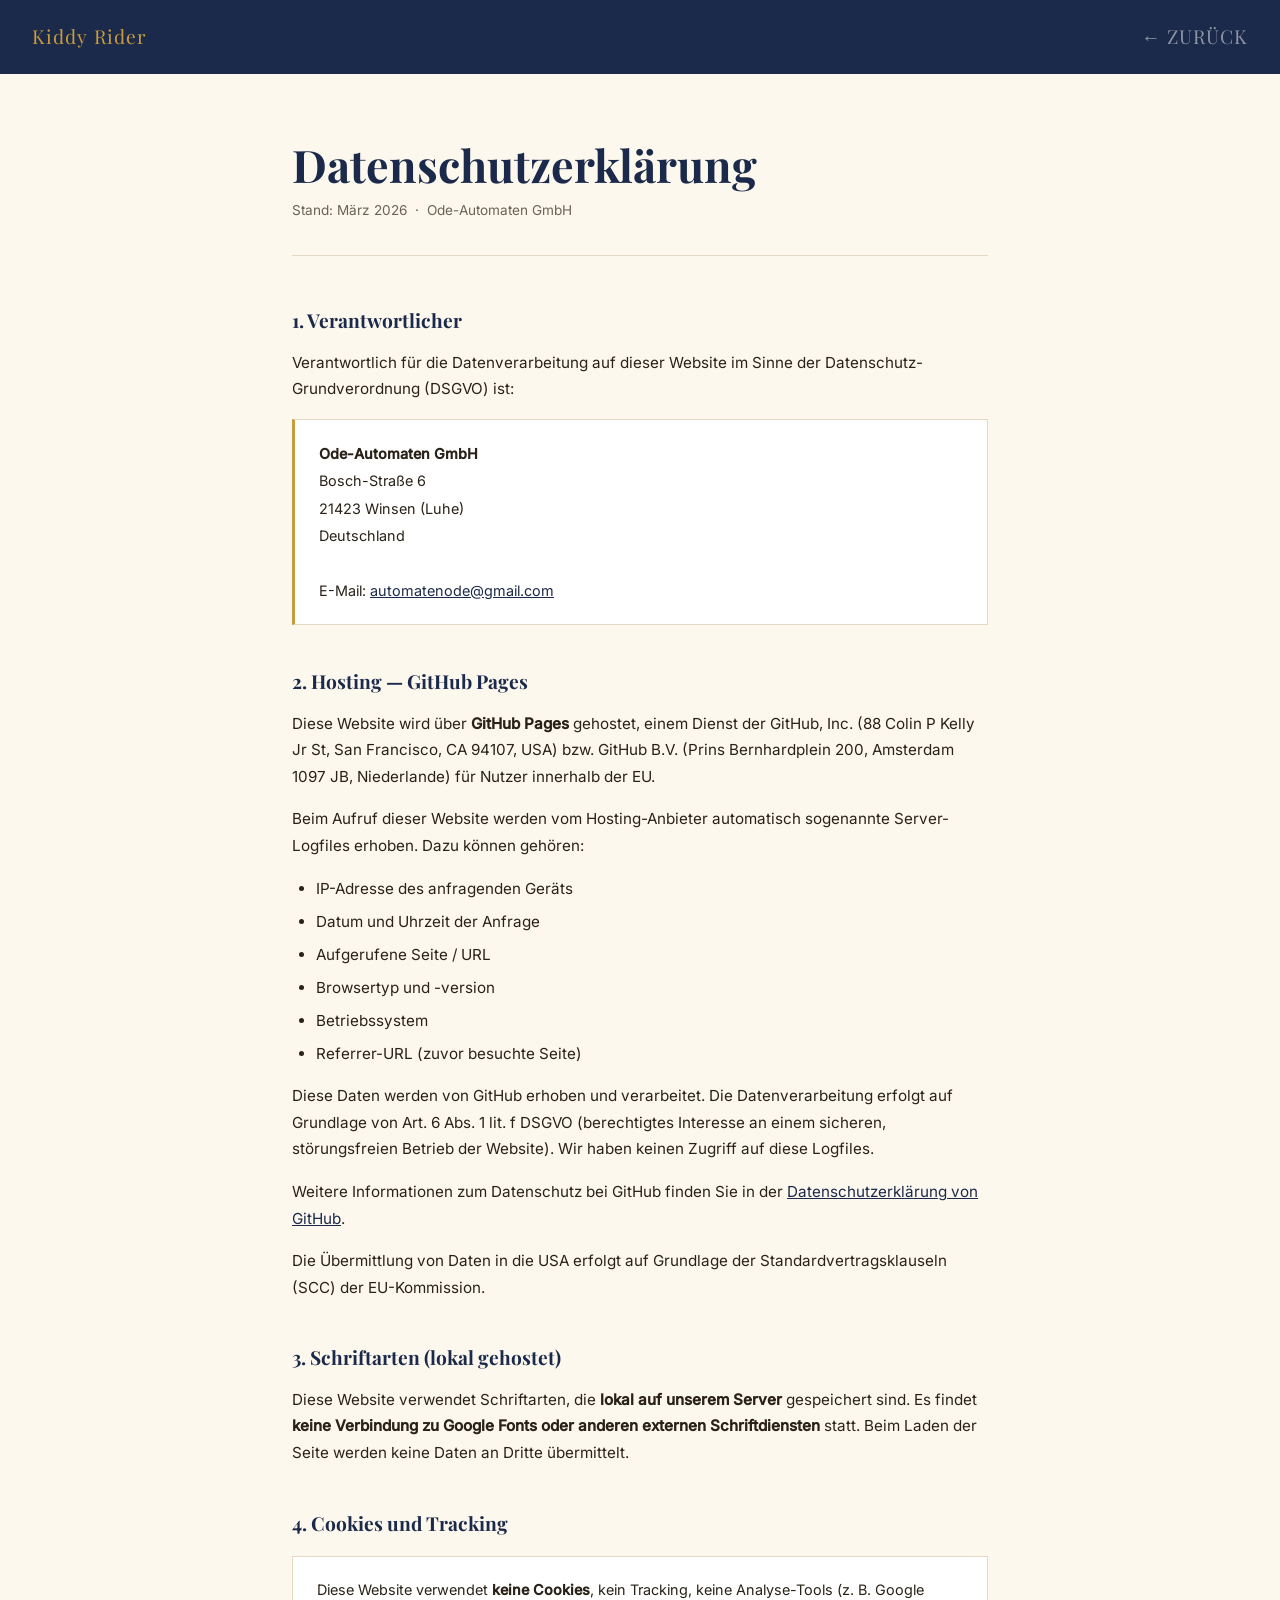
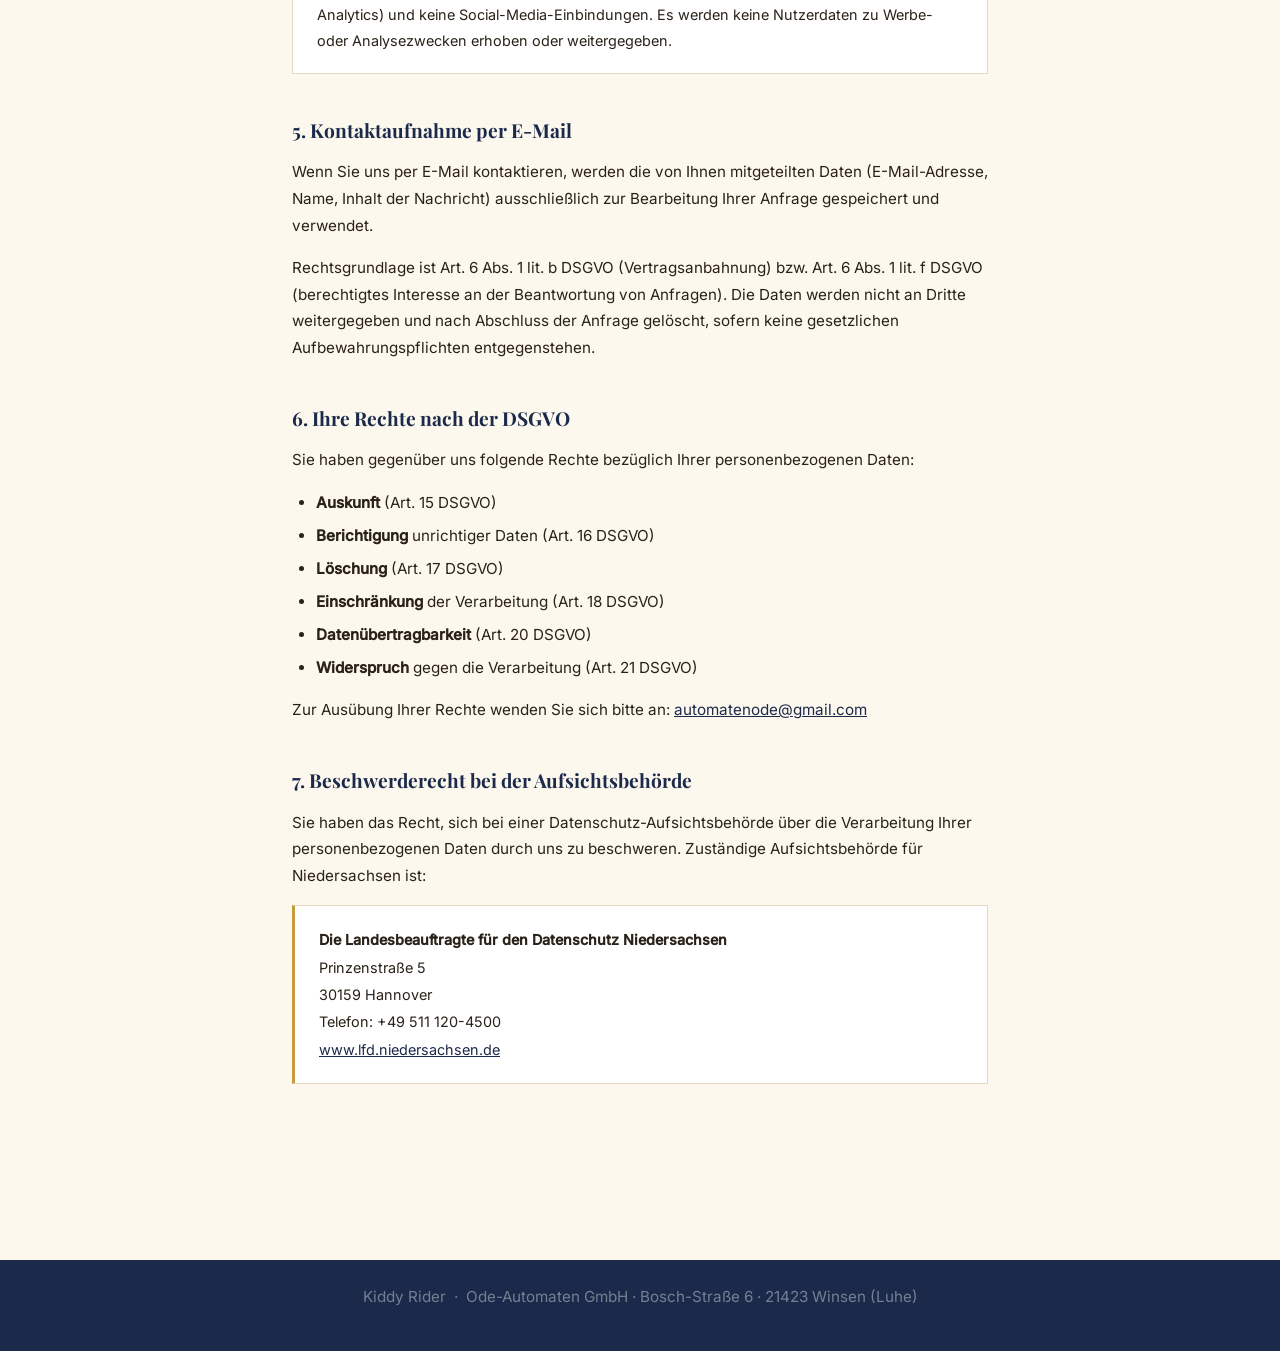
==== datenschutz.html @ 63e54fc1 "feat: host fonts locally, add DSGVO datenschutz page" ====
<!DOCTYPE html>
<html lang="de">
<head>
  <meta charset="UTF-8">
  <meta name="viewport" content="width=device-width, initial-scale=1.0">
  <meta name="robots" content="noindex, nofollow">
  <title>Datenschutzerklärung — Ode-Automaten GmbH</title>
  <link rel="stylesheet" href="assets/fonts/fonts.css">
  <style>
    :root {
      --navy: #1B2A4A;
      --gold: #C89B3C;
      --cream: #FDF8EE;
      --ink: #2A2218;
      --muted: #6B6255;
      --border: #E4D9C3;
    }

    *, *::before, *::after { box-sizing: border-box; margin: 0; padding: 0; }
    html { scroll-behavior: smooth; }

    body {
      font-family: 'Inter', 'Lora', Georgia, serif;
      background: var(--cream);
      color: var(--ink);
      line-height: 1.75;
    }

    /* Header */
    .site-header {
      background: var(--navy);
      padding: 1.25rem 2rem;
      display: flex;
      align-items: center;
      justify-content: space-between;
    }

    .site-header a {
      font-family: 'Playfair Display', 'Abril Fatface', serif;
      font-size: 1.2rem;
      color: var(--gold);
      text-decoration: none;
      letter-spacing: 0.05em;
    }

    .site-header a:hover { opacity: 0.8; }

    .back-link {
      font-family: 'Inter', sans-serif;
      font-size: 0.8rem;
      letter-spacing: 0.1em;
      text-transform: uppercase;
      color: rgba(255,255,255,0.5) !important;
    }
    .back-link:hover { color: var(--gold) !important; opacity: 1 !important; }

    /* Main content */
    .content {
      max-width: 760px;
      margin: 4rem auto;
      padding: 0 2rem 6rem;
    }

    .page-title {
      font-family: 'Playfair Display', 'Abril Fatface', serif;
      font-size: clamp(1.8rem, 4vw, 2.8rem);
      color: var(--navy);
      margin-bottom: 0.5rem;
      line-height: 1.2;
    }

    .page-meta {
      font-size: 0.85rem;
      color: var(--muted);
      margin-bottom: 3rem;
      padding-bottom: 2rem;
      border-bottom: 1px solid var(--border);
    }

    h2 {
      font-family: 'Playfair Display', 'Oswald', serif;
      font-size: 1.2rem;
      color: var(--navy);
      margin: 2.5rem 0 0.75rem;
    }

    p { margin-bottom: 1rem; font-size: 0.95rem; }

    a { color: var(--navy); }
    a:hover { color: var(--gold); }

    .address-block {
      background: white;
      border: 1px solid var(--border);
      border-left: 3px solid var(--gold);
      padding: 1.25rem 1.5rem;
      margin: 1rem 0;
      font-size: 0.9rem;
      line-height: 1.9;
    }

    .highlight-box {
      background: white;
      border: 1px solid var(--border);
      padding: 1.25rem 1.5rem;
      margin: 1rem 0;
      font-size: 0.9rem;
    }

    ul {
      padding-left: 1.5rem;
      margin-bottom: 1rem;
    }
    ul li { font-size: 0.95rem; margin-bottom: 0.4rem; }

    /* Footer */
    .site-footer {
      background: var(--navy);
      padding: 1.5rem 2rem;
      text-align: center;
      font-family: 'Inter', sans-serif;
      font-size: 0.8rem;
      color: rgba(255,255,255,0.4);
    }
    .site-footer a { color: rgba(255,255,255,0.4); text-decoration: none; }
    .site-footer a:hover { color: var(--gold); }
  </style>
</head>
<body>

  <header class="site-header">
    <a href="index.html">Kiddy Rider</a>
    <a href="index.html" class="back-link">← Zurück</a>
  </header>

  <main class="content">

    <h1 class="page-title">Datenschutzerklärung</h1>
    <p class="page-meta">Stand: März 2026 &nbsp;·&nbsp; Ode-Automaten GmbH</p>

    <!-- 1. Verantwortlicher -->
    <h2>1. Verantwortlicher</h2>
    <p>Verantwortlich für die Datenverarbeitung auf dieser Website im Sinne der Datenschutz-Grundverordnung (DSGVO) ist:</p>
    <div class="address-block">
      <strong>Ode-Automaten GmbH</strong><br>
      Bosch-Straße 6<br>
      21423 Winsen (Luhe)<br>
      Deutschland<br><br>
      E-Mail: <a href="mailto:automatenode@gmail.com">automatenode@gmail.com</a>
    </div>

    <!-- 2. Hosting -->
    <h2>2. Hosting — GitHub Pages</h2>
    <p>
      Diese Website wird über <strong>GitHub Pages</strong> gehostet, einem Dienst der
      GitHub, Inc. (88 Colin P Kelly Jr St, San Francisco, CA 94107, USA) bzw.
      GitHub B.V. (Prins Bernhardplein 200, Amsterdam 1097 JB, Niederlande) für Nutzer
      innerhalb der EU.
    </p>
    <p>
      Beim Aufruf dieser Website werden vom Hosting-Anbieter automatisch sogenannte
      Server-Logfiles erhoben. Dazu können gehören:
    </p>
    <ul>
      <li>IP-Adresse des anfragenden Geräts</li>
      <li>Datum und Uhrzeit der Anfrage</li>
      <li>Aufgerufene Seite / URL</li>
      <li>Browsertyp und -version</li>
      <li>Betriebssystem</li>
      <li>Referrer-URL (zuvor besuchte Seite)</li>
    </ul>
    <p>
      Diese Daten werden von GitHub erhoben und verarbeitet. Die Datenverarbeitung erfolgt
      auf Grundlage von Art. 6 Abs. 1 lit. f DSGVO (berechtigtes Interesse an einem sicheren,
      störungsfreien Betrieb der Website). Wir haben keinen Zugriff auf diese Logfiles.
    </p>
    <p>
      Weitere Informationen zum Datenschutz bei GitHub finden Sie in der
      <a href="https://docs.github.com/en/site-policy/privacy-policies/github-general-privacy-statement" target="_blank" rel="noopener noreferrer">Datenschutzerklärung von GitHub</a>.
    </p>
    <p>
      Die Übermittlung von Daten in die USA erfolgt auf Grundlage der
      Standardvertragsklauseln (SCC) der EU-Kommission.
    </p>

    <!-- 3. Schriften -->
    <h2>3. Schriftarten (lokal gehostet)</h2>
    <p>
      Diese Website verwendet Schriftarten, die <strong>lokal auf unserem Server</strong>
      gespeichert sind. Es findet <strong>keine Verbindung zu Google Fonts oder anderen
      externen Schriftdiensten</strong> statt. Beim Laden der Seite werden keine Daten
      an Dritte übermittelt.
    </p>

    <!-- 4. Cookies -->
    <h2>4. Cookies und Tracking</h2>
    <div class="highlight-box">
      Diese Website verwendet <strong>keine Cookies</strong>, kein Tracking, keine
      Analyse-Tools (z. B. Google Analytics) und keine Social-Media-Einbindungen.
      Es werden keine Nutzerdaten zu Werbe- oder Analysezwecken erhoben oder weitergegeben.
    </div>

    <!-- 5. Kontakt per E-Mail -->
    <h2>5. Kontaktaufnahme per E-Mail</h2>
    <p>
      Wenn Sie uns per E-Mail kontaktieren, werden die von Ihnen mitgeteilten Daten
      (E-Mail-Adresse, Name, Inhalt der Nachricht) ausschließlich zur Bearbeitung Ihrer
      Anfrage gespeichert und verwendet.
    </p>
    <p>
      Rechtsgrundlage ist Art. 6 Abs. 1 lit. b DSGVO (Vertragsanbahnung) bzw.
      Art. 6 Abs. 1 lit. f DSGVO (berechtigtes Interesse an der Beantwortung von Anfragen).
      Die Daten werden nicht an Dritte weitergegeben und nach Abschluss der Anfrage gelöscht,
      sofern keine gesetzlichen Aufbewahrungspflichten entgegenstehen.
    </p>

    <!-- 6. Ihre Rechte -->
    <h2>6. Ihre Rechte nach der DSGVO</h2>
    <p>Sie haben gegenüber uns folgende Rechte bezüglich Ihrer personenbezogenen Daten:</p>
    <ul>
      <li><strong>Auskunft</strong> (Art. 15 DSGVO)</li>
      <li><strong>Berichtigung</strong> unrichtiger Daten (Art. 16 DSGVO)</li>
      <li><strong>Löschung</strong> (Art. 17 DSGVO)</li>
      <li><strong>Einschränkung</strong> der Verarbeitung (Art. 18 DSGVO)</li>
      <li><strong>Datenübertragbarkeit</strong> (Art. 20 DSGVO)</li>
      <li><strong>Widerspruch</strong> gegen die Verarbeitung (Art. 21 DSGVO)</li>
    </ul>
    <p>
      Zur Ausübung Ihrer Rechte wenden Sie sich bitte an:
      <a href="mailto:automatenode@gmail.com">automatenode@gmail.com</a>
    </p>

    <!-- 7. Beschwerderecht -->
    <h2>7. Beschwerderecht bei der Aufsichtsbehörde</h2>
    <p>
      Sie haben das Recht, sich bei einer Datenschutz-Aufsichtsbehörde über die Verarbeitung
      Ihrer personenbezogenen Daten durch uns zu beschweren. Zuständige Aufsichtsbehörde
      für Niedersachsen ist:
    </p>
    <div class="address-block">
      <strong>Die Landesbeauftragte für den Datenschutz Niedersachsen</strong><br>
      Prinzenstraße 5<br>
      30159 Hannover<br>
      Telefon: +49 511 120-4500<br>
      <a href="https://www.lfd.niedersachsen.de" target="_blank" rel="noopener noreferrer">www.lfd.niedersachsen.de</a>
    </div>

  </main>

  <footer class="site-footer">
    <p>
      <a href="index.html">Kiddy Rider</a>
      &nbsp;·&nbsp; Ode-Automaten GmbH · Bosch-Straße 6 · 21423 Winsen (Luhe)
    </p>
  </footer>

</body>
</html>
---- assets/fonts/fonts.css ----
/* ============================================================
   Lokal gehostete Schriften — keine Verbindung zu Google Fonts
   Eingebunden in index.html und index-v2.html
   ============================================================ */

/* Abril Fatface — 400 */
@font-face {
  font-family: 'Abril Fatface';
  font-style: normal;
  font-weight: 400;
  font-display: swap;
  src: url('abril-fatface-400-latin-ext.woff2') format('woff2');
  unicode-range: U+0100-02AF, U+0304, U+0308, U+0329, U+1E00-1E9F, U+1EF2-1EFF, U+2020, U+20A0-20AB, U+20AD-20C0, U+2113, U+2C60-2C7F, U+A720-A7FF;
}
@font-face {
  font-family: 'Abril Fatface';
  font-style: normal;
  font-weight: 400;
  font-display: swap;
  src: url('abril-fatface-400-latin.woff2') format('woff2');
  unicode-range: U+0000-00FF, U+0131, U+0152-0153, U+02BB-02BC, U+02C6, U+02DA, U+02DC, U+0304, U+0308, U+0329, U+2000-206F, U+20AC, U+2122, U+2191, U+2193, U+2212, U+2215, U+FEFF, U+FFFD;
}

/* Inter — 400 */
@font-face {
  font-family: 'Inter';
  font-style: normal;
  font-weight: 400;
  font-display: swap;
  src: url('inter-latin-ext.woff2') format('woff2');
  unicode-range: U+0100-02AF, U+0304, U+0308, U+0329, U+1E00-1E9F, U+1EF2-1EFF, U+2020, U+20A0-20AB, U+20AD-20C0, U+2113, U+2C60-2C7F, U+A720-A7FF;
}
@font-face {
  font-family: 'Inter';
  font-style: normal;
  font-weight: 400;
  font-display: swap;
  src: url('inter-latin.woff2') format('woff2');
  unicode-range: U+0000-00FF, U+0131, U+0152-0153, U+02BB-02BC, U+02C6, U+02DA, U+02DC, U+0304, U+0308, U+0329, U+2000-206F, U+20AC, U+2122, U+2191, U+2193, U+2212, U+2215, U+FEFF, U+FFFD;
}

/* Inter — 500 */
@font-face {
  font-family: 'Inter';
  font-style: normal;
  font-weight: 500;
  font-display: swap;
  src: url('inter-latin-ext.woff2') format('woff2');
  unicode-range: U+0100-02AF, U+0304, U+0308, U+0329, U+1E00-1E9F, U+1EF2-1EFF, U+2020, U+20A0-20AB, U+20AD-20C0, U+2113, U+2C60-2C7F, U+A720-A7FF;
}
@font-face {
  font-family: 'Inter';
  font-style: normal;
  font-weight: 500;
  font-display: swap;
  src: url('inter-latin.woff2') format('woff2');
  unicode-range: U+0000-00FF, U+0131, U+0152-0153, U+02BB-02BC, U+02C6, U+02DA, U+02DC, U+0304, U+0308, U+0329, U+2000-206F, U+20AC, U+2122, U+2191, U+2193, U+2212, U+2215, U+FEFF, U+FFFD;
}

/* Lora — 400 normal */
@font-face {
  font-family: 'Lora';
  font-style: normal;
  font-weight: 400;
  font-display: swap;
  src: url('lora-latin-ext.woff2') format('woff2');
  unicode-range: U+0100-02AF, U+0304, U+0308, U+0329, U+1E00-1E9F, U+1EF2-1EFF, U+2020, U+20A0-20AB, U+20AD-20C0, U+2113, U+2C60-2C7F, U+A720-A7FF;
}
@font-face {
  font-family: 'Lora';
  font-style: normal;
  font-weight: 400;
  font-display: swap;
  src: url('lora-latin.woff2') format('woff2');
  unicode-range: U+0000-00FF, U+0131, U+0152-0153, U+02BB-02BC, U+02C6, U+02DA, U+02DC, U+0304, U+0308, U+0329, U+2000-206F, U+20AC, U+2122, U+2191, U+2193, U+2212, U+2215, U+FEFF, U+FFFD;
}

/* Lora — 600 normal */
@font-face {
  font-family: 'Lora';
  font-style: normal;
  font-weight: 600;
  font-display: swap;
  src: url('lora-latin-ext.woff2') format('woff2');
  unicode-range: U+0100-02AF, U+0304, U+0308, U+0329, U+1E00-1E9F, U+1EF2-1EFF, U+2020, U+20A0-20AB, U+20AD-20C0, U+2113, U+2C60-2C7F, U+A720-A7FF;
}
@font-face {
  font-family: 'Lora';
  font-style: normal;
  font-weight: 600;
  font-display: swap;
  src: url('lora-latin.woff2') format('woff2');
  unicode-range: U+0000-00FF, U+0131, U+0152-0153, U+02BB-02BC, U+02C6, U+02DA, U+02DC, U+0304, U+0308, U+0329, U+2000-206F, U+20AC, U+2122, U+2191, U+2193, U+2212, U+2215, U+FEFF, U+FFFD;
}

/* Lora — 400 italic */
@font-face {
  font-family: 'Lora';
  font-style: italic;
  font-weight: 400;
  font-display: swap;
  src: url('lora-italic-latin-ext.woff2') format('woff2');
  unicode-range: U+0100-02AF, U+0304, U+0308, U+0329, U+1E00-1E9F, U+1EF2-1EFF, U+2020, U+20A0-20AB, U+20AD-20C0, U+2113, U+2C60-2C7F, U+A720-A7FF;
}
@font-face {
  font-family: 'Lora';
  font-style: italic;
  font-weight: 400;
  font-display: swap;
  src: url('lora-italic-latin.woff2') format('woff2');
  unicode-range: U+0000-00FF, U+0131, U+0152-0153, U+02BB-02BC, U+02C6, U+02DA, U+02DC, U+0304, U+0308, U+0329, U+2000-206F, U+20AC, U+2122, U+2191, U+2193, U+2212, U+2215, U+FEFF, U+FFFD;
}

/* Oswald — 300 */
@font-face {
  font-family: 'Oswald';
  font-style: normal;
  font-weight: 300;
  font-display: swap;
  src: url('oswald-latin-ext.woff2') format('woff2');
  unicode-range: U+0100-02AF, U+0304, U+0308, U+0329, U+1E00-1E9F, U+1EF2-1EFF, U+2020, U+20A0-20AB, U+20AD-20C0, U+2113, U+2C60-2C7F, U+A720-A7FF;
}
@font-face {
  font-family: 'Oswald';
  font-style: normal;
  font-weight: 300;
  font-display: swap;
  src: url('oswald-latin.woff2') format('woff2');
  unicode-range: U+0000-00FF, U+0131, U+0152-0153, U+02BB-02BC, U+02C6, U+02DA, U+02DC, U+0304, U+0308, U+0329, U+2000-206F, U+20AC, U+2122, U+2191, U+2193, U+2212, U+2215, U+FEFF, U+FFFD;
}

/* Oswald — 400 */
@font-face {
  font-family: 'Oswald';
  font-style: normal;
  font-weight: 400;
  font-display: swap;
  src: url('oswald-latin-ext.woff2') format('woff2');
  unicode-range: U+0100-02AF, U+0304, U+0308, U+0329, U+1E00-1E9F, U+1EF2-1EFF, U+2020, U+20A0-20AB, U+20AD-20C0, U+2113, U+2C60-2C7F, U+A720-A7FF;
}
@font-face {
  font-family: 'Oswald';
  font-style: normal;
  font-weight: 400;
  font-display: swap;
  src: url('oswald-latin.woff2') format('woff2');
  unicode-range: U+0000-00FF, U+0131, U+0152-0153, U+02BB-02BC, U+02C6, U+02DA, U+02DC, U+0304, U+0308, U+0329, U+2000-206F, U+20AC, U+2122, U+2191, U+2193, U+2212, U+2215, U+FEFF, U+FFFD;
}

/* Oswald — 600 */
@font-face {
  font-family: 'Oswald';
  font-style: normal;
  font-weight: 600;
  font-display: swap;
  src: url('oswald-latin-ext.woff2') format('woff2');
  unicode-range: U+0100-02AF, U+0304, U+0308, U+0329, U+1E00-1E9F, U+1EF2-1EFF, U+2020, U+20A0-20AB, U+20AD-20C0, U+2113, U+2C60-2C7F, U+A720-A7FF;
}
@font-face {
  font-family: 'Oswald';
  font-style: normal;
  font-weight: 600;
  font-display: swap;
  src: url('oswald-latin.woff2') format('woff2');
  unicode-range: U+0000-00FF, U+0131, U+0152-0153, U+02BB-02BC, U+02C6, U+02DA, U+02DC, U+0304, U+0308, U+0329, U+2000-206F, U+20AC, U+2122, U+2191, U+2193, U+2212, U+2215, U+FEFF, U+FFFD;
}

/* Oswald — 700 */
@font-face {
  font-family: 'Oswald';
  font-style: normal;
  font-weight: 700;
  font-display: swap;
  src: url('oswald-latin-ext.woff2') format('woff2');
  unicode-range: U+0100-02AF, U+0304, U+0308, U+0329, U+1E00-1E9F, U+1EF2-1EFF, U+2020, U+20A0-20AB, U+20AD-20C0, U+2113, U+2C60-2C7F, U+A720-A7FF;
}
@font-face {
  font-family: 'Oswald';
  font-style: normal;
  font-weight: 700;
  font-display: swap;
  src: url('oswald-latin.woff2') format('woff2');
  unicode-range: U+0000-00FF, U+0131, U+0152-0153, U+02BB-02BC, U+02C6, U+02DA, U+02DC, U+0304, U+0308, U+0329, U+2000-206F, U+20AC, U+2122, U+2191, U+2193, U+2212, U+2215, U+FEFF, U+FFFD;
}

/* Playfair Display — 400 */
@font-face {
  font-family: 'Playfair Display';
  font-style: normal;
  font-weight: 400;
  font-display: swap;
  src: url('playfair-display-latin-ext.woff2') format('woff2');
  unicode-range: U+0100-02AF, U+0304, U+0308, U+0329, U+1E00-1E9F, U+1EF2-1EFF, U+2020, U+20A0-20AB, U+20AD-20C0, U+2113, U+2C60-2C7F, U+A720-A7FF;
}
@font-face {
  font-family: 'Playfair Display';
  font-style: normal;
  font-weight: 400;
  font-display: swap;
  src: url('playfair-display-latin.woff2') format('woff2');
  unicode-range: U+0000-00FF, U+0131, U+0152-0153, U+02BB-02BC, U+02C6, U+02DA, U+02DC, U+0304, U+0308, U+0329, U+2000-206F, U+20AC, U+2122, U+2191, U+2193, U+2212, U+2215, U+FEFF, U+FFFD;
}

/* Playfair Display — 700 */
@font-face {
  font-family: 'Playfair Display';
  font-style: normal;
  font-weight: 700;
  font-display: swap;
  src: url('playfair-display-latin-ext.woff2') format('woff2');
  unicode-range: U+0100-02AF, U+0304, U+0308, U+0329, U+1E00-1E9F, U+1EF2-1EFF, U+2020, U+20A0-20AB, U+20AD-20C0, U+2113, U+2C60-2C7F, U+A720-A7FF;
}
@font-face {
  font-family: 'Playfair Display';
  font-style: normal;
  font-weight: 700;
  font-display: swap;
  src: url('playfair-display-latin.woff2') format('woff2');
  unicode-range: U+0000-00FF, U+0131, U+0152-0153, U+02BB-02BC, U+02C6, U+02DA, U+02DC, U+0304, U+0308, U+0329, U+2000-206F, U+20AC, U+2122, U+2191, U+2193, U+2212, U+2215, U+FEFF, U+FFFD;
}
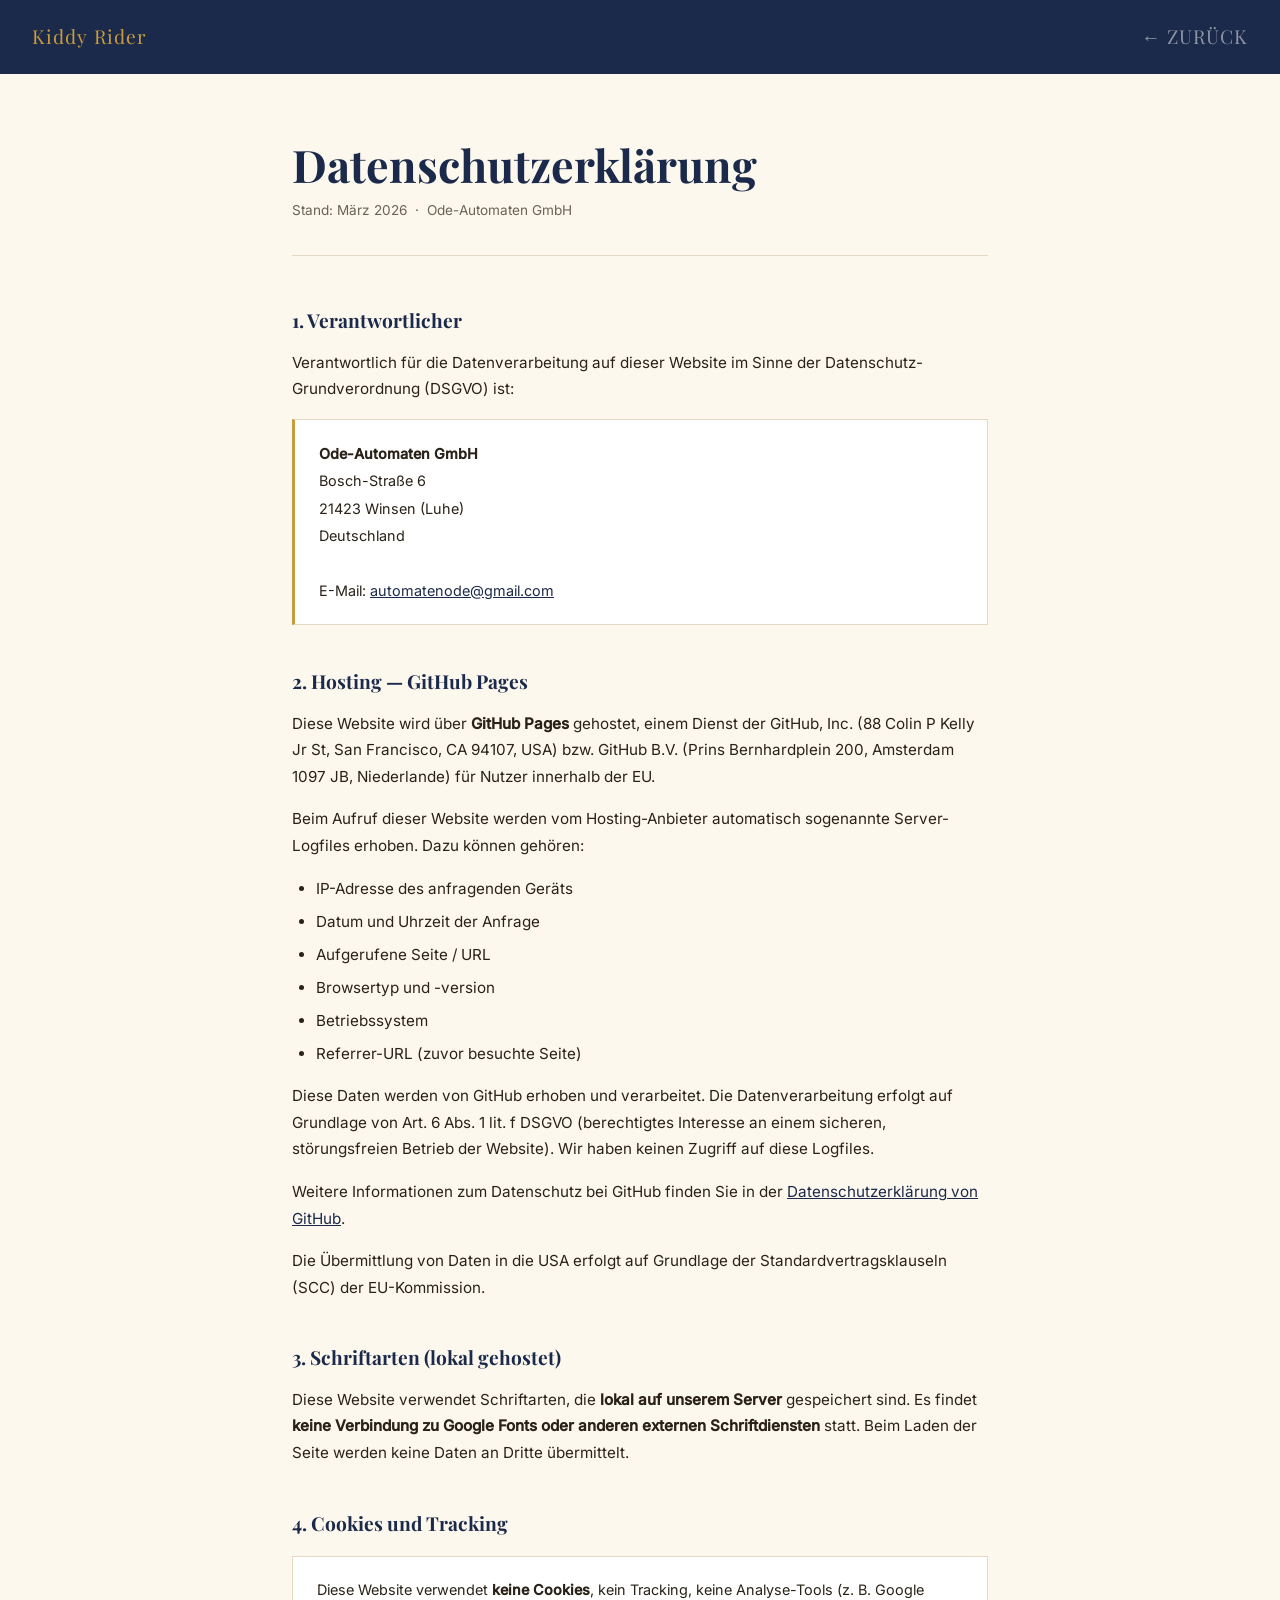
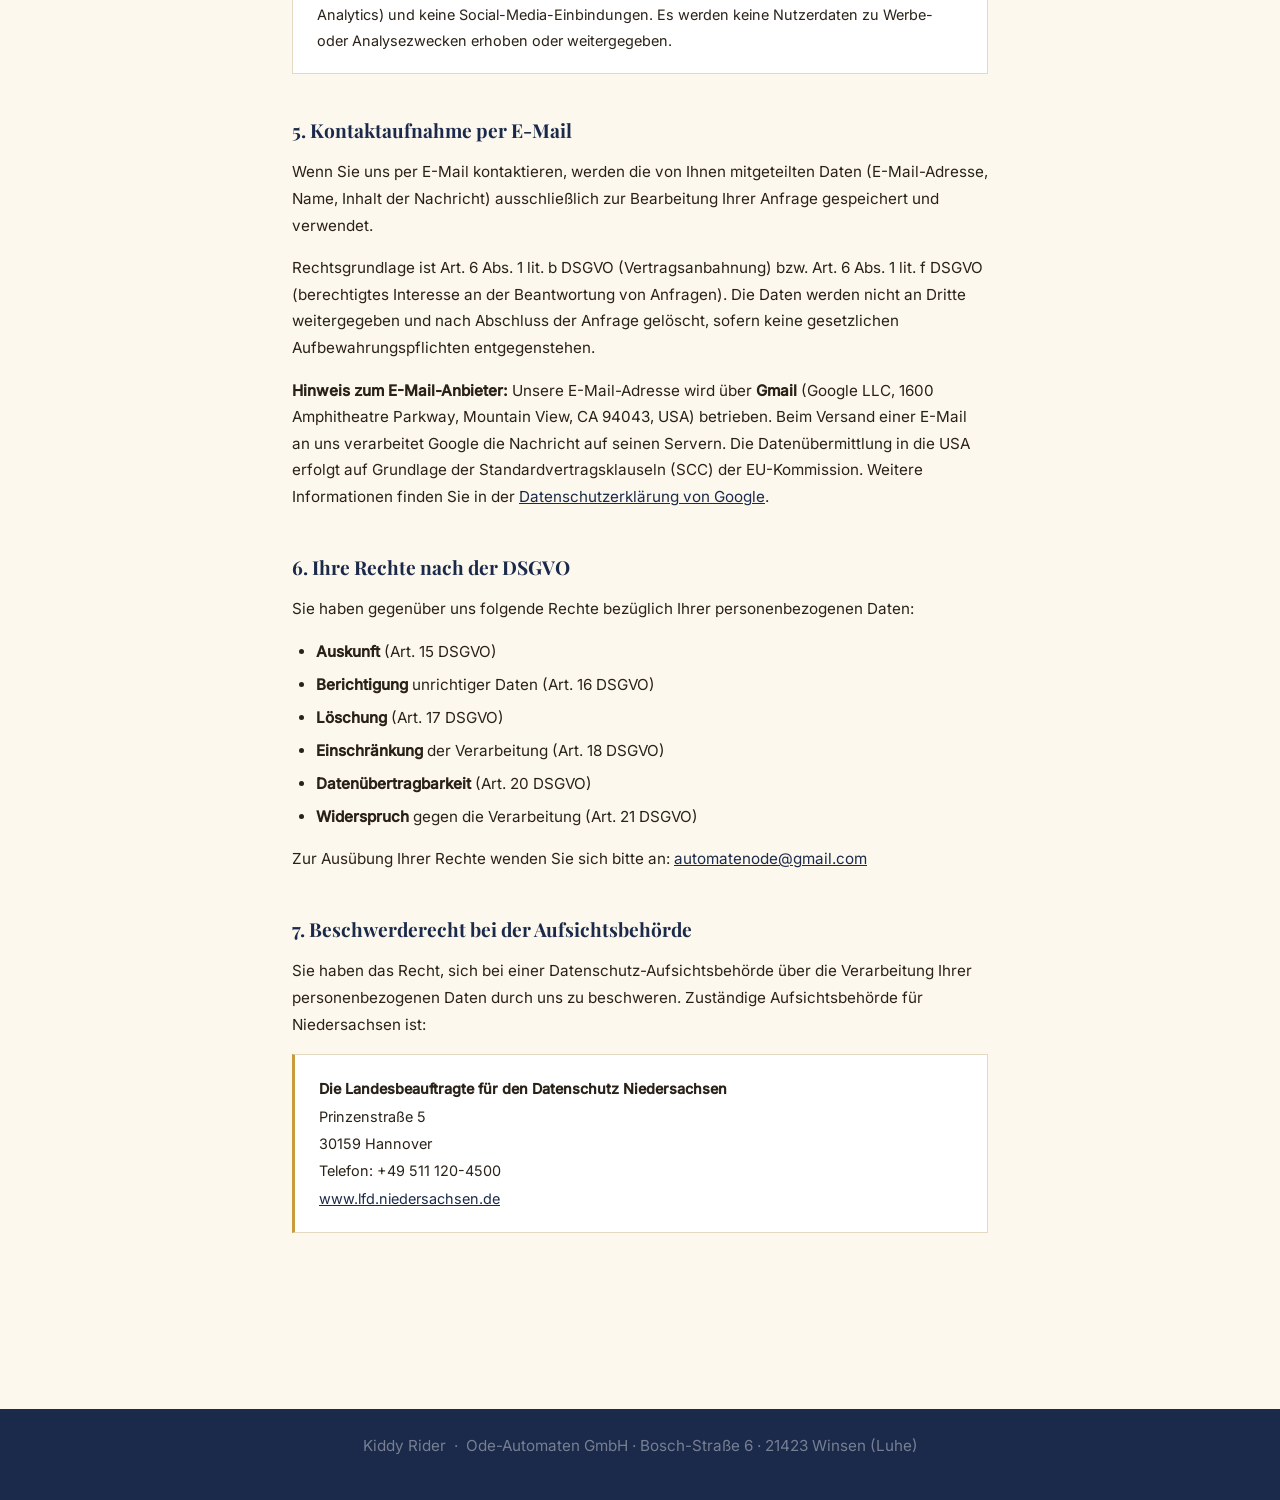
==== commit 20195287: "feat: add impressum page, gmail notice in datenschutz, footer links" ====
--- a/datenschutz.html
+++ b/datenschutz.html
@@ -213,6 +213,14 @@
       Die Daten werden nicht an Dritte weitergegeben und nach Abschluss der Anfrage gelöscht,
       sofern keine gesetzlichen Aufbewahrungspflichten entgegenstehen.
     </p>
+    <p>
+      <strong>Hinweis zum E-Mail-Anbieter:</strong> Unsere E-Mail-Adresse wird über
+      <strong>Gmail</strong> (Google LLC, 1600 Amphitheatre Parkway, Mountain View, CA 94043, USA)
+      betrieben. Beim Versand einer E-Mail an uns verarbeitet Google die Nachricht auf seinen
+      Servern. Die Datenübermittlung in die USA erfolgt auf Grundlage der
+      Standardvertragsklauseln (SCC) der EU-Kommission. Weitere Informationen finden Sie in
+      der <a href="https://policies.google.com/privacy" target="_blank" rel="noopener noreferrer">Datenschutzerklärung von Google</a>.
+    </p>
 
     <!-- 6. Ihre Rechte -->
     <h2>6. Ihre Rechte nach der DSGVO</h2>
